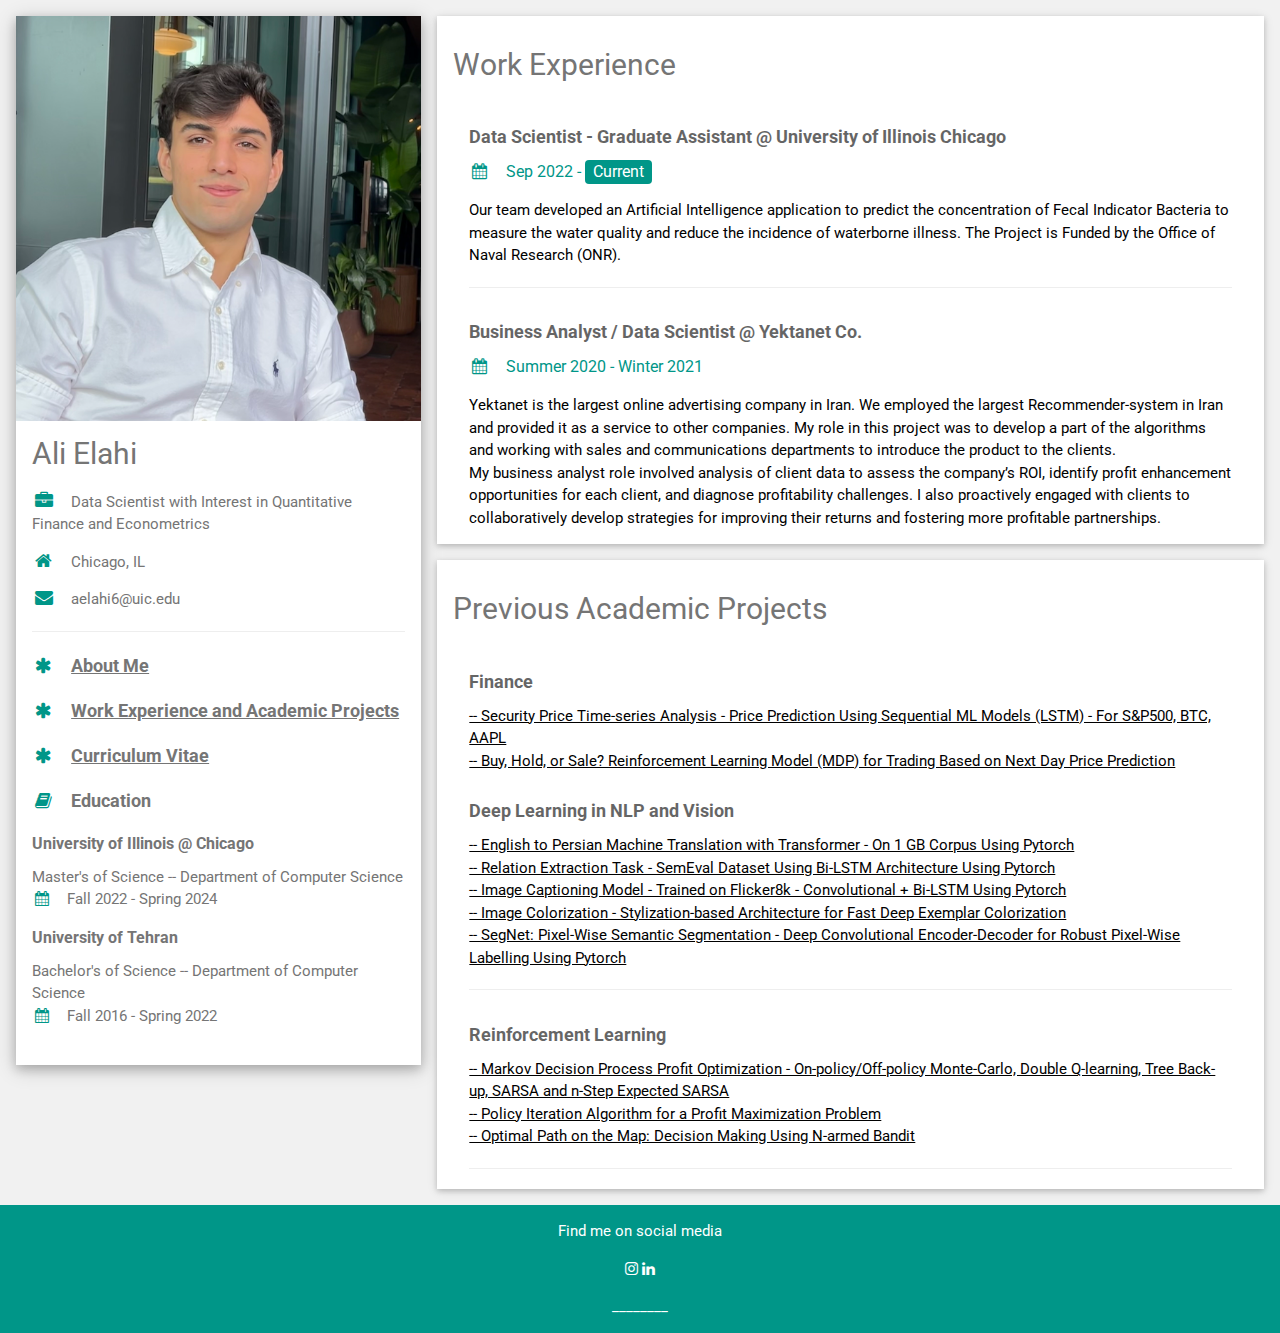
==== exp.html @ 7c00844e "two page" ====
<!DOCTYPE html>
<html>
<head>
<title>Ali Elahi</title>
<meta charset="UTF-8">
<meta name="viewport" content="width=device-width, initial-scale=1">
<link rel="stylesheet" href="https://www.w3schools.com/w3css/4/w3.css">
<link rel='stylesheet' href='https://fonts.googleapis.com/css?family=Roboto'>
<link rel="stylesheet" href="https://cdnjs.cloudflare.com/ajax/libs/font-awesome/4.7.0/css/font-awesome.min.css">
<style>
html,body,h1,h2,h3,h4,h5,h6 {font-family: "Roboto", sans-serif}
</style>
</head>
<body class="w3-light-grey">

<!-- Page Container -->
<div class="w3-content w3-margin-top" style="max-width:1400px;">

  <!-- The Grid -->
  <div class="w3-row-padding">
  
    <!-- Left Column -->
    <div class="w3-third">
    
      <div class="w3-white w3-text-grey w3-card-4">
        <div class="w3-display-container">
          <img src="./pic.png" style="width:100%" alt="Avatar">
<!--           <div class="w3-display-bottomleft w3-container w3-text-black">
            <h2>Jane Doe</h2>
          </div> -->
        </div>
        <div class="w3-container">
          <h2>Ali Elahi</h2>
          <p><i class="fa fa-briefcase fa-fw w3-margin-right w3-large w3-text-teal"></i>Data Scientist with Interest in Quantitative Finance and Econometrics</p>
          <p><i class="fa fa-home fa-fw w3-margin-right w3-large w3-text-teal"></i>Chicago, IL</p>
          <p><i class="fa fa-envelope fa-fw w3-margin-right w3-large w3-text-teal"></i>aelahi6@uic.edu</p>
          <!-- <p><i class="fa fa-phone fa-fw w3-margin-right w3-large w3-text-teal"></i>1224435534</p> -->
          <hr>

          <p class="w3-large"><b><i class="fa fa-asterisk fa-fw w3-margin-right w3-text-teal"></i><a href = "./index.html">About Me</a></b></p>

          <p class="w3-large"><b><i class="fa fa-asterisk fa-fw w3-margin-right w3-text-teal"></i><a href = "./exp.html">Work Experience and Academic Projects</a></b></p>

          <p class="w3-large"><b><i class="fa fa-asterisk fa-fw w3-margin-right w3-text-teal"></i><a href = "./AliElahi.pdf" download = "AliElahiCV">Curriculum Vitae</a></b></p>
          <!-- <p>Adobe Photoshop</p>
          <div class="w3-light-grey w3-round-xlarge w3-small">
            <div class="w3-container w3-center w3-round-xlarge w3-teal" style="width:90%">90%</div>
          </div>
          <p>Photography</p>
          <div class="w3-light-grey w3-round-xlarge w3-small">
            <div class="w3-container w3-center w3-round-xlarge w3-teal" style="width:80%">
              <div class="w3-center w3-text-white">80%</div>
            </div>
          </div>
          <p>Illustrator</p>
          <div class="w3-light-grey w3-round-xlarge w3-small">
            <div class="w3-container w3-center w3-round-xlarge w3-teal" style="width:75%">75%</div>
          </div>
          <p>Media</p>
          <div class="w3-light-grey w3-round-xlarge w3-small">
            <div class="w3-container w3-center w3-round-xlarge w3-teal" style="width:50%">50%</div>
          </div>
          <br> -->

          <p class="w3-large w3-text-theme"><b><i class="fa fa-solid fa-book fa-fw w3-margin-right w3-text-teal"></i>Education</b></p>
          <p>
            <h6><b>University of Illinois @ Chicago</b></h6>
            Master's of Science -- Department of Computer Science 
            <br>
            <i class="w3-text-teal fa fa-calendar fa-fw w3-margin-right"></i>Fall 2022 - Spring 2024</p>
          <p>
            <h6><b>University of Tehran</b></h6>
            Bachelor's of Science -- Department of Computer Science 
            <br>
            <i class="w3-text-teal fa fa-calendar fa-fw w3-margin-right"></i>Fall 2016 - Spring 2022</p>
          
          <br>
        </div>
      </div><br>

    <!-- End Left Column -->
    </div>

    <!-- Right Column -->
    <div class="w3-twothird">
      
      <div class="w3-container w3-card w3-white w3-margin-bottom">
        <h2 class="w3-text-grey w3-padding-16">
          <!-- <i class="fa fa-suitcase fa-fw w3-margin-right w3-xxlarge w3-text-teal"></i> -->
        Work Experience</h2>
        <div class="w3-container">
          <h5 class="w3-opacity"><b>Data Scientist - Graduate Assistant @ University of Illinois Chicago</b></h5>
          <h6 class="w3-text-teal"><i class="fa fa-calendar fa-fw w3-margin-right"></i>Sep 2022 - <span class="w3-tag w3-teal w3-round">Current</span></h6>
          <p>Our team developed an Artificial Intelligence application to predict the concentration of Fecal Indicator Bacteria to measure the water quality and reduce the incidence of waterborne illness. The Project is
          Funded by the Office of Naval Research (ONR). </p>
          <hr>
        </div>
        <div class="w3-container">
          <h5 class="w3-opacity"><b>Business Analyst / Data Scientist @ Yektanet Co.</b></h5>
          <h6 class="w3-text-teal"><i class="fa fa-calendar fa-fw w3-margin-right"></i>Summer 2020 - Winter 2021</h6>
          <p>
            Yektanet is the largest online advertising company in Iran. We employed the largest
            Recommender‐system in Iran and provided it as a service to other companies. My role in this project was to develop a part of the algorithms and working with sales and communications departments to introduce the product to the clients.
            <br>
            My business analyst role involved analysis of client data to assess the company’s ROI, identify profit enhancement opportunities for each client, and diagnose profitability challenges. I
            also proactively engaged with clients to collaboratively develop strategies for improving their returns and
            fostering more profitable partnerships.

          </p>
        </div>
      </div>

      <div class="w3-container w3-card w3-white">
        <h2 class="w3-text-grey w3-padding-16">
          <!-- <i class="fa fa-certificate fa-fw w3-margin-right w3-xxlarge w3-text-teal"></i> -->
        Previous Academic Projects</h2>
        <div class="w3-container">
          <h5 class="w3-opacity"><b>Finance</b></h5>
          <a href="https://github.com/aliielahi/Stock-price-analysis"><p style = "margin-top: 0; margin-bottom: 0;">-- Security Price Time-series Analysis - Price Prediction Using Sequential ML Models (LSTM) - For S&P500, BTC, AAPL</p></a>
          <a href="https://github.com/aliielahi/Stock-price-analysis"><p style = "margin-top: 0; margin-bottom: 10;">-- Buy, Hold, or Sale? Reinforcement Learning Model (MDP) for Trading Based on Next Day Price Prediction</p></a>
        </div>
        <div class="w3-container">
          <h5 class="w3-opacity"><b>Deep Learning in NLP and Vision</b></h5>
          
          <a href="https://github.com/ae1999/English-to-persian-machine-translation-with-transformers"><p style = "margin-top: 0; margin-bottom: 0;">-- English to Persian Machine Translation with Transformer - On 1 GB Corpus Using Pytorch</p></a>
          <a href="https://github.com/ae1999/Relation-Extraction-SemEval2010"><p style = "margin-top: 0; margin-bottom: 0;">-- Relation Extraction Task - SemEval Dataset Using Bi-LSTM Architecture Using Pytorch</p></a>
          <a href="https://github.com/ae1999/Image-Captioning-Flicker8k"><p style = "margin-top: 0; margin-bottom: 0;">-- Image Captioning Model - Trained on Flicker8k - Convolutional + Bi-LSTM Using Pytorch</p></a>
          <a href="https://github.com/ae1999/Stylization-Based-Colorization-with-Deep-Learning"><p style = "margin-top: 0; margin-bottom: 0;">-- Image Colorization - Stylization-based Architecture for Fast Deep Exemplar Colorization</p></a>
          <a href="https://github.com/ae1999/SegNetBase"><p style = "margin-top: 0; margin-bottom: 0;">-- SegNet: Pixel-Wise Semantic Segmentation - Deep Convolutional Encoder-Decoder for Robust Pixel-Wise Labelling Using Pytorch</p></a>
          <hr>
        </div>
        <div class="w3-container">
          <h5 class="w3-opacity"><b>Reinforcement Learning</b></h5>
          <a href="https://github.com/ae1999/MDP-algorithms-implemented-for-a-game"><p style = "margin-top: 0; margin-bottom: 0;">-- Markov Decision Process Profit Optimization - On-policy/Off-policy Monte-Carlo, Double Q-learning, Tree Back-up, SARSA and n-Step Expected SARSA</p></a>
          <a href="https://github.com/ae1999/Policy-iterarion-algorithm-on-profit-maximization"><p style = "margin-top: 0; margin-bottom: 0;">-- Policy Iteration Algorithm for a Profit Maximization Problem</p></a>
          <a href="https://github.com/ae1999/three-problems-in-n-armed-bandit"><p style = "margin-top: 0; margin-bottom: 0;">-- Optimal Path on the Map: Decision Making Using N-armed Bandit</p></a>
          <hr>
        </div>
        
      </div>

    <!-- End Right Column -->
    </div>
    
  <!-- End Grid -->
  </div>
  
  <!-- End Page Container -->
</div>

<footer class="w3-container w3-teal w3-center w3-margin-top">
  <p>Find me on social media</p>
  <a href="https://www.instagram.com/allie.elahi/" target="_blank"><i class="fa fa-instagram w3-hover-opacity"></i></a>
  <a href="https://www.linkedin.com/in/alielahi99/" target="_blank"><i class="fa fa-linkedin w3-hover-opacity"></i></a>
  <p>________ <a href="https://www.w3schools.com/w3css/default.asp" target="_blank"></a></p>
</footer>

</body>
</html>
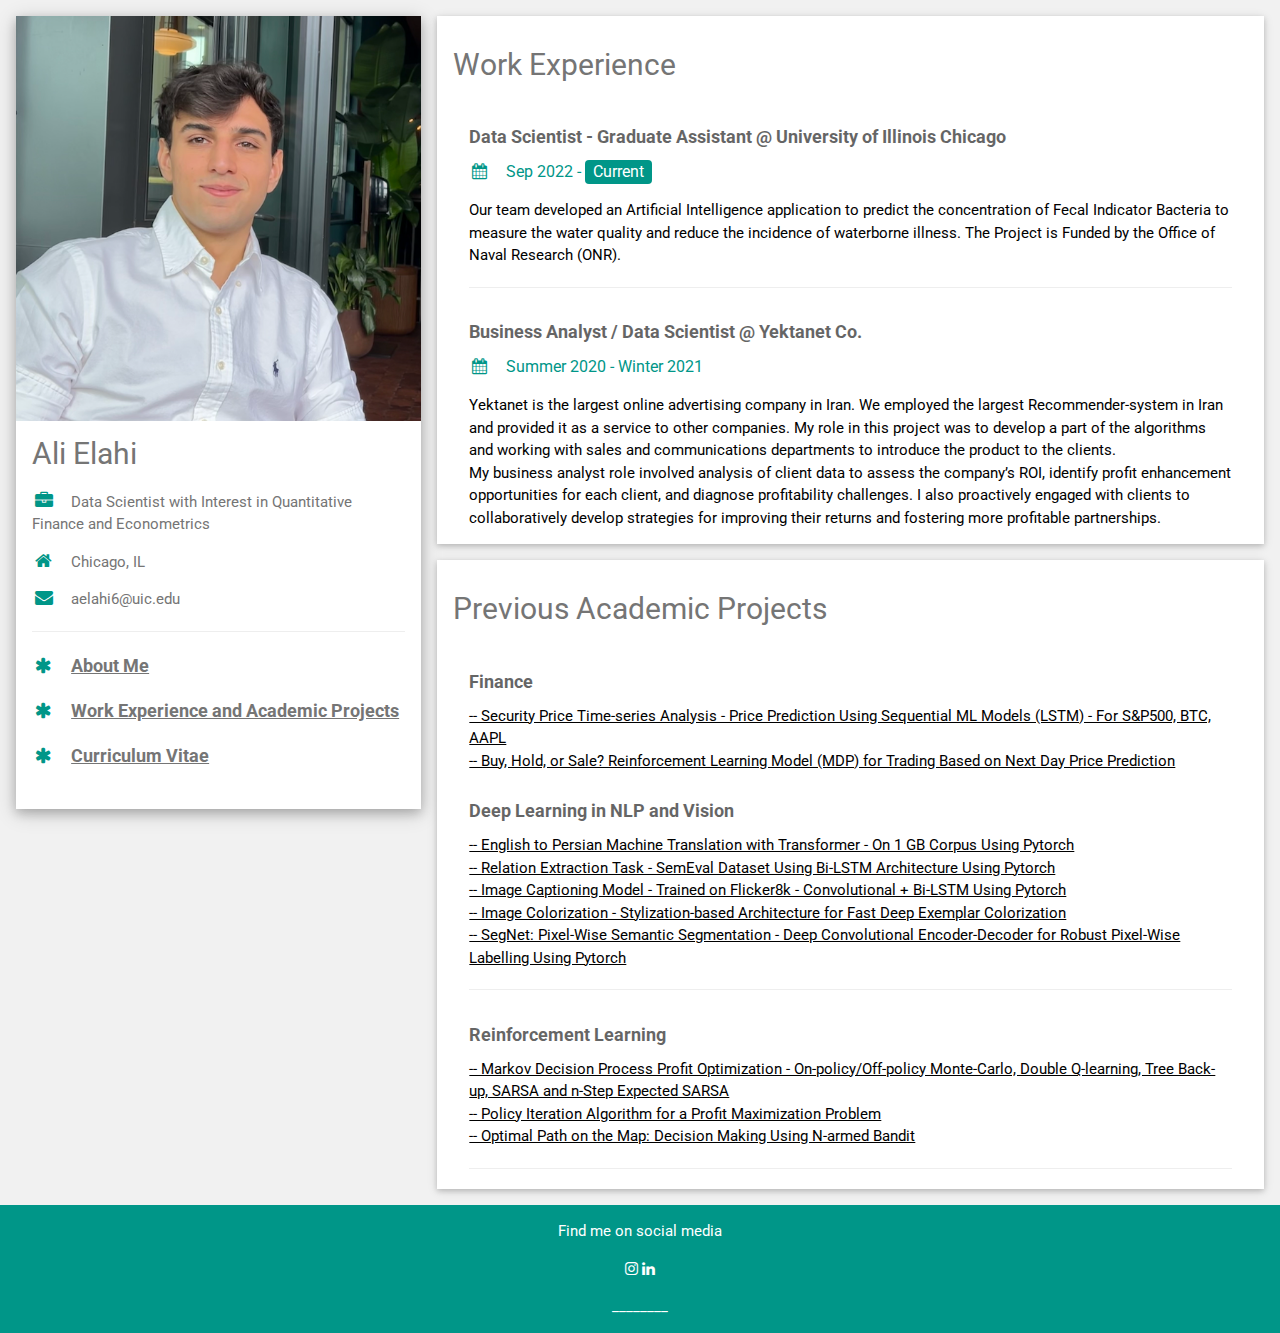
==== commit f916b1a9: "two page" ====
--- a/exp.html
+++ b/exp.html
@@ -42,37 +42,7 @@
           <p class="w3-large"><b><i class="fa fa-asterisk fa-fw w3-margin-right w3-text-teal"></i><a href = "./exp.html">Work Experience and Academic Projects</a></b></p>
 
           <p class="w3-large"><b><i class="fa fa-asterisk fa-fw w3-margin-right w3-text-teal"></i><a href = "./AliElahi.pdf" download = "AliElahiCV">Curriculum Vitae</a></b></p>
-          <!-- <p>Adobe Photoshop</p>
-          <div class="w3-light-grey w3-round-xlarge w3-small">
-            <div class="w3-container w3-center w3-round-xlarge w3-teal" style="width:90%">90%</div>
-          </div>
-          <p>Photography</p>
-          <div class="w3-light-grey w3-round-xlarge w3-small">
-            <div class="w3-container w3-center w3-round-xlarge w3-teal" style="width:80%">
-              <div class="w3-center w3-text-white">80%</div>
-            </div>
-          </div>
-          <p>Illustrator</p>
-          <div class="w3-light-grey w3-round-xlarge w3-small">
-            <div class="w3-container w3-center w3-round-xlarge w3-teal" style="width:75%">75%</div>
-          </div>
-          <p>Media</p>
-          <div class="w3-light-grey w3-round-xlarge w3-small">
-            <div class="w3-container w3-center w3-round-xlarge w3-teal" style="width:50%">50%</div>
-          </div>
-          <br> -->
-
-          <p class="w3-large w3-text-theme"><b><i class="fa fa-solid fa-book fa-fw w3-margin-right w3-text-teal"></i>Education</b></p>
-          <p>
-            <h6><b>University of Illinois @ Chicago</b></h6>
-            Master's of Science -- Department of Computer Science 
-            <br>
-            <i class="w3-text-teal fa fa-calendar fa-fw w3-margin-right"></i>Fall 2022 - Spring 2024</p>
-          <p>
-            <h6><b>University of Tehran</b></h6>
-            Bachelor's of Science -- Department of Computer Science 
-            <br>
-            <i class="w3-text-teal fa fa-calendar fa-fw w3-margin-right"></i>Fall 2016 - Spring 2022</p>
+          
           
           <br>
         </div>
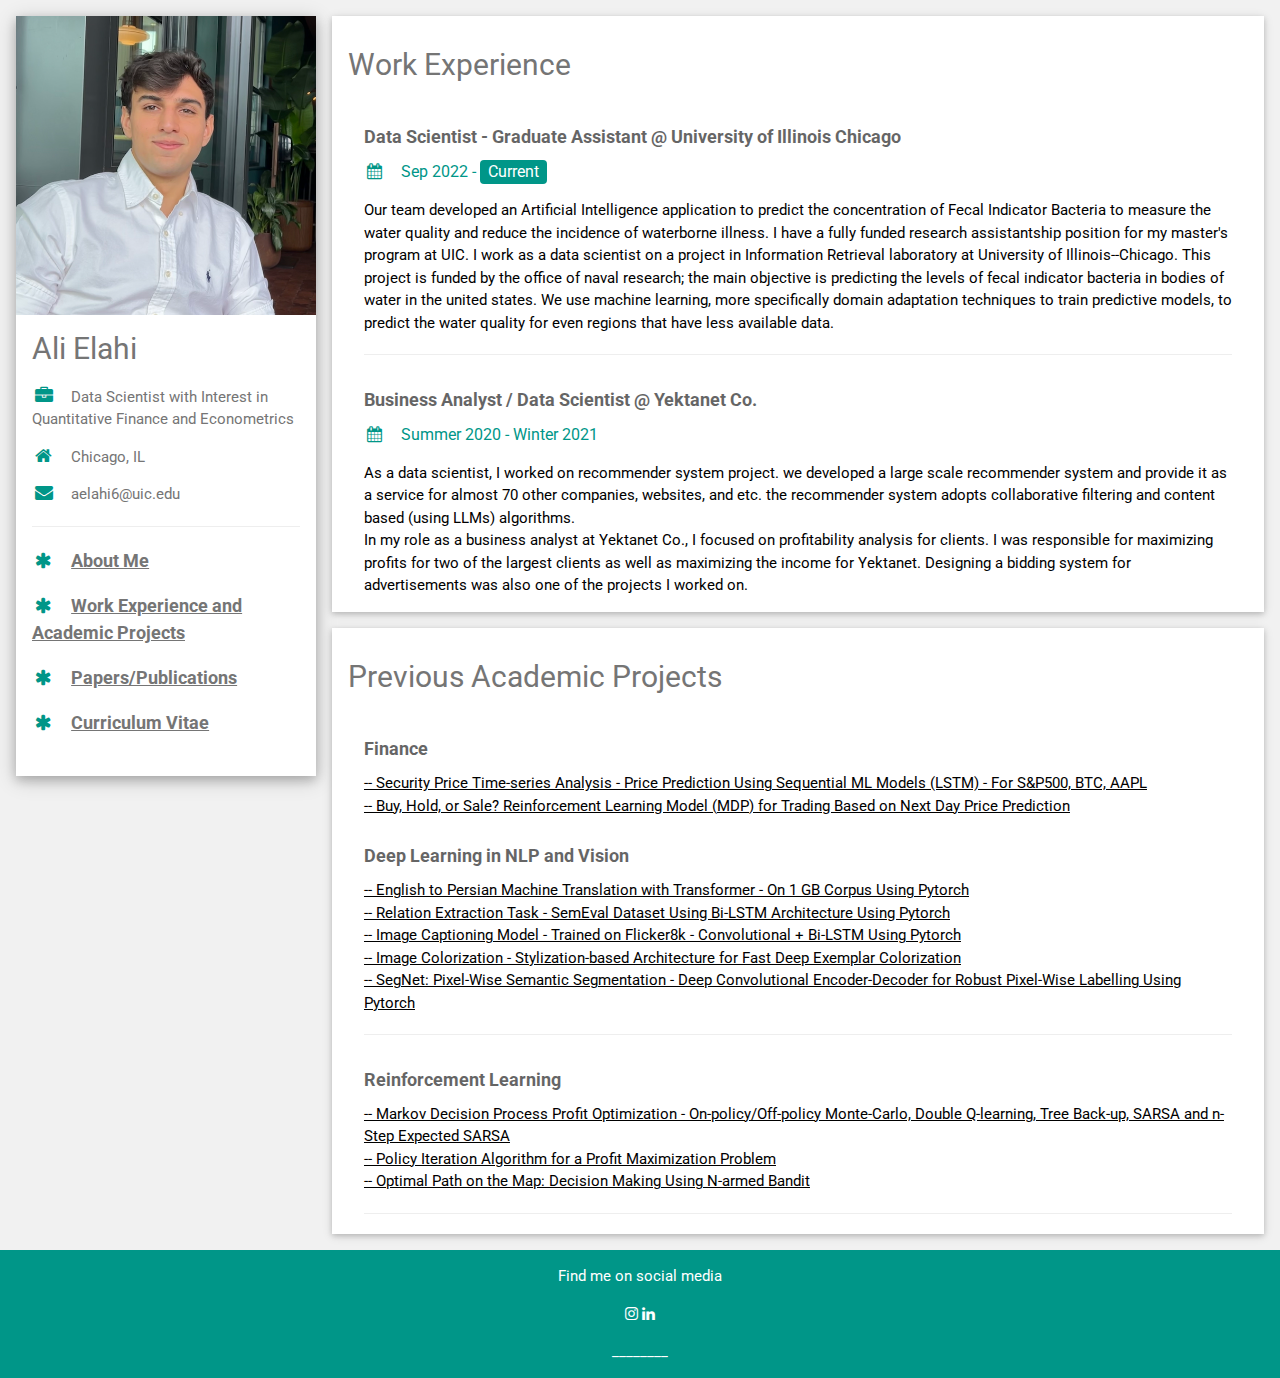
==== commit aab25be6: "papers added" ====
--- a/exp.html
+++ b/exp.html
@@ -20,7 +20,7 @@
   <div class="w3-row-padding">
   
     <!-- Left Column -->
-    <div class="w3-third">
+    <div class="w3-quarter">
     
       <div class="w3-white w3-text-grey w3-card-4">
         <div class="w3-display-container">
@@ -41,6 +41,8 @@
 
           <p class="w3-large"><b><i class="fa fa-asterisk fa-fw w3-margin-right w3-text-teal"></i><a href = "./exp.html">Work Experience and Academic Projects</a></b></p>
 
+          <p class="w3-large"><b><i class="fa fa-asterisk fa-fw w3-margin-right w3-text-teal"></i><a href = "./publications.html" download = "AliElahiCV">Papers/Publications</a></b></p>
+          
           <p class="w3-large"><b><i class="fa fa-asterisk fa-fw w3-margin-right w3-text-teal"></i><a href = "./AliElahi.pdf" download = "AliElahiCV">Curriculum Vitae</a></b></p>
           
           
@@ -52,7 +54,7 @@
     </div>
 
     <!-- Right Column -->
-    <div class="w3-twothird">
+    <div class="w3-threequarter">
       
       <div class="w3-container w3-card w3-white w3-margin-bottom">
         <h2 class="w3-text-grey w3-padding-16">
@@ -61,20 +63,16 @@
         <div class="w3-container">
           <h5 class="w3-opacity"><b>Data Scientist - Graduate Assistant @ University of Illinois Chicago</b></h5>
           <h6 class="w3-text-teal"><i class="fa fa-calendar fa-fw w3-margin-right"></i>Sep 2022 - <span class="w3-tag w3-teal w3-round">Current</span></h6>
-          <p>Our team developed an Artificial Intelligence application to predict the concentration of Fecal Indicator Bacteria to measure the water quality and reduce the incidence of waterborne illness. The Project is
-          Funded by the Office of Naval Research (ONR). </p>
+          <p>Our team developed an Artificial Intelligence application to predict the concentration of Fecal Indicator Bacteria to measure the water quality and reduce the incidence of waterborne illness. I have a fully funded research assistantship position for my master's program at UIC. I work as a data scientist on a project in Information Retrieval laboratory at University of Illinois--Chicago. This project is funded by the office of naval research; the main objective is predicting the levels of fecal indicator bacteria in bodies of water in the united states. We use machine learning, more specifically domain adaptation techniques to train predictive models, to predict the water quality for even regions that have less available data.</p>
           <hr>
         </div>
         <div class="w3-container">
           <h5 class="w3-opacity"><b>Business Analyst / Data Scientist @ Yektanet Co.</b></h5>
           <h6 class="w3-text-teal"><i class="fa fa-calendar fa-fw w3-margin-right"></i>Summer 2020 - Winter 2021</h6>
           <p>
-            Yektanet is the largest online advertising company in Iran. We employed the largest
-            Recommender‐system in Iran and provided it as a service to other companies. My role in this project was to develop a part of the algorithms and working with sales and communications departments to introduce the product to the clients.
+            As a data scientist, I worked on recommender system project. we developed a large scale recommender system and provide it as a service for almost 70 other companies, websites, and etc. the recommender system adopts collaborative filtering and content based (using LLMs) algorithms.
             <br>
-            My business analyst role involved analysis of client data to assess the company’s ROI, identify profit enhancement opportunities for each client, and diagnose profitability challenges. I
-            also proactively engaged with clients to collaboratively develop strategies for improving their returns and
-            fostering more profitable partnerships.
+            In my role as a business analyst at Yektanet Co., I focused on profitability analysis for clients. I was responsible for maximizing profits for two of the largest clients as well as maximizing the income for Yektanet. Designing a bidding system for advertisements was also one of the projects I worked on.
 
           </p>
         </div>
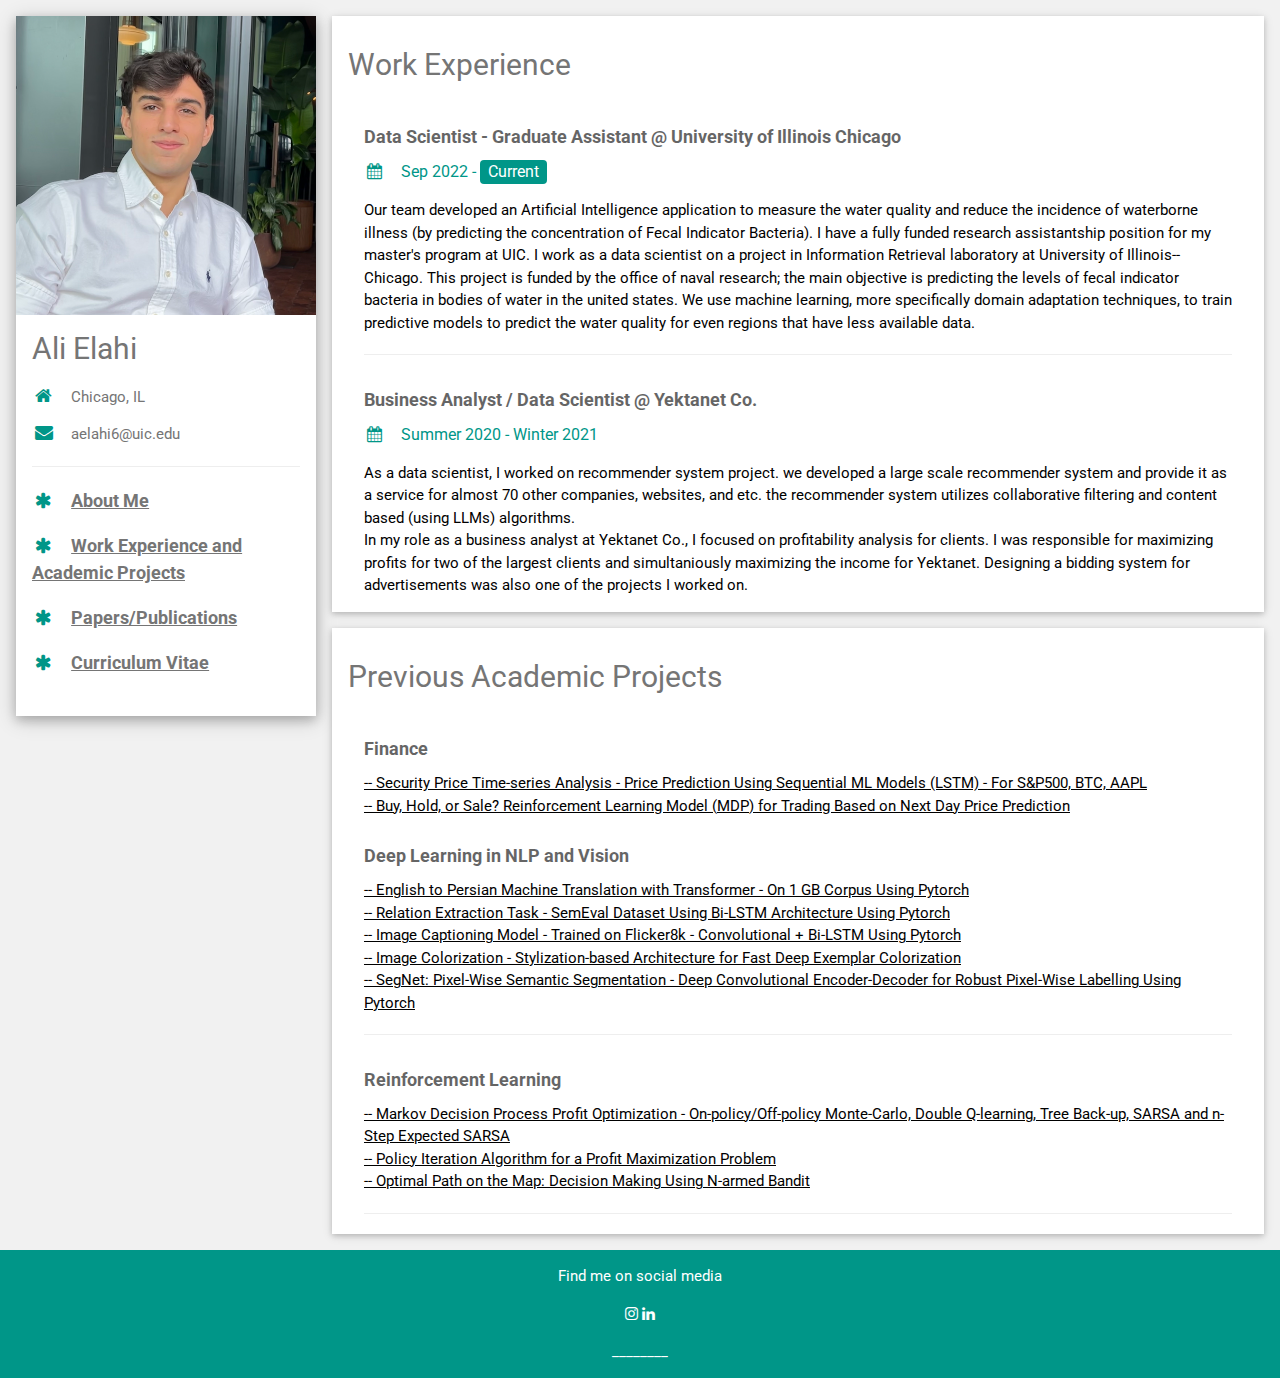
==== commit 866dec68: "a" ====
--- a/exp.html
+++ b/exp.html
@@ -31,7 +31,7 @@
         </div>
         <div class="w3-container">
           <h2>Ali Elahi</h2>
-          <p><i class="fa fa-briefcase fa-fw w3-margin-right w3-large w3-text-teal"></i>Data Scientist with Interest in Quantitative Finance and Econometrics</p>
+          <!-- <p><i class="fa fa-briefcase fa-fw w3-margin-right w3-large w3-text-teal"></i>Data Scientist with Interest in Quantitative Finance and Econometrics</p> -->
           <p><i class="fa fa-home fa-fw w3-margin-right w3-large w3-text-teal"></i>Chicago, IL</p>
           <p><i class="fa fa-envelope fa-fw w3-margin-right w3-large w3-text-teal"></i>aelahi6@uic.edu</p>
           <!-- <p><i class="fa fa-phone fa-fw w3-margin-right w3-large w3-text-teal"></i>1224435534</p> -->
@@ -41,7 +41,7 @@
 
           <p class="w3-large"><b><i class="fa fa-asterisk fa-fw w3-margin-right w3-text-teal"></i><a href = "./exp.html">Work Experience and Academic Projects</a></b></p>
 
-          <p class="w3-large"><b><i class="fa fa-asterisk fa-fw w3-margin-right w3-text-teal"></i><a href = "./publications.html" download = "AliElahiCV">Papers/Publications</a></b></p>
+          <p class="w3-large"><b><i class="fa fa-asterisk fa-fw w3-margin-right w3-text-teal"></i><a href = "./publications.html">Papers/Publications</a></b></p>
           
           <p class="w3-large"><b><i class="fa fa-asterisk fa-fw w3-margin-right w3-text-teal"></i><a href = "./AliElahi.pdf" download = "AliElahiCV">Curriculum Vitae</a></b></p>
           
@@ -63,16 +63,16 @@
         <div class="w3-container">
           <h5 class="w3-opacity"><b>Data Scientist - Graduate Assistant @ University of Illinois Chicago</b></h5>
           <h6 class="w3-text-teal"><i class="fa fa-calendar fa-fw w3-margin-right"></i>Sep 2022 - <span class="w3-tag w3-teal w3-round">Current</span></h6>
-          <p>Our team developed an Artificial Intelligence application to predict the concentration of Fecal Indicator Bacteria to measure the water quality and reduce the incidence of waterborne illness. I have a fully funded research assistantship position for my master's program at UIC. I work as a data scientist on a project in Information Retrieval laboratory at University of Illinois--Chicago. This project is funded by the office of naval research; the main objective is predicting the levels of fecal indicator bacteria in bodies of water in the united states. We use machine learning, more specifically domain adaptation techniques to train predictive models, to predict the water quality for even regions that have less available data.</p>
+          <p>Our team developed an Artificial Intelligence application to measure the water quality and reduce the incidence of waterborne illness (by predicting the concentration of Fecal Indicator Bacteria). I have a fully funded research assistantship position for my master's program at UIC. I work as a data scientist on a project in Information Retrieval laboratory at University of Illinois--Chicago. This project is funded by the office of naval research; the main objective is predicting the levels of fecal indicator bacteria in bodies of water in the united states. We use machine learning, more specifically domain adaptation techniques, to train predictive models to predict the water quality for even regions that have less available data.</p>
           <hr>
         </div>
         <div class="w3-container">
           <h5 class="w3-opacity"><b>Business Analyst / Data Scientist @ Yektanet Co.</b></h5>
           <h6 class="w3-text-teal"><i class="fa fa-calendar fa-fw w3-margin-right"></i>Summer 2020 - Winter 2021</h6>
           <p>
-            As a data scientist, I worked on recommender system project. we developed a large scale recommender system and provide it as a service for almost 70 other companies, websites, and etc. the recommender system adopts collaborative filtering and content based (using LLMs) algorithms.
+            As a data scientist, I worked on recommender system project. we developed a large scale recommender system and provide it as a service for almost 70 other companies, websites, and etc. the recommender system utilizes collaborative filtering and content based (using LLMs) algorithms.
             <br>
-            In my role as a business analyst at Yektanet Co., I focused on profitability analysis for clients. I was responsible for maximizing profits for two of the largest clients as well as maximizing the income for Yektanet. Designing a bidding system for advertisements was also one of the projects I worked on.
+            In my role as a business analyst at Yektanet Co., I focused on profitability analysis for clients. I was responsible for maximizing profits for two of the largest clients and simultaniously maximizing the income for Yektanet. Designing a bidding system for advertisements was also one of the projects I worked on.
 
           </p>
         </div>
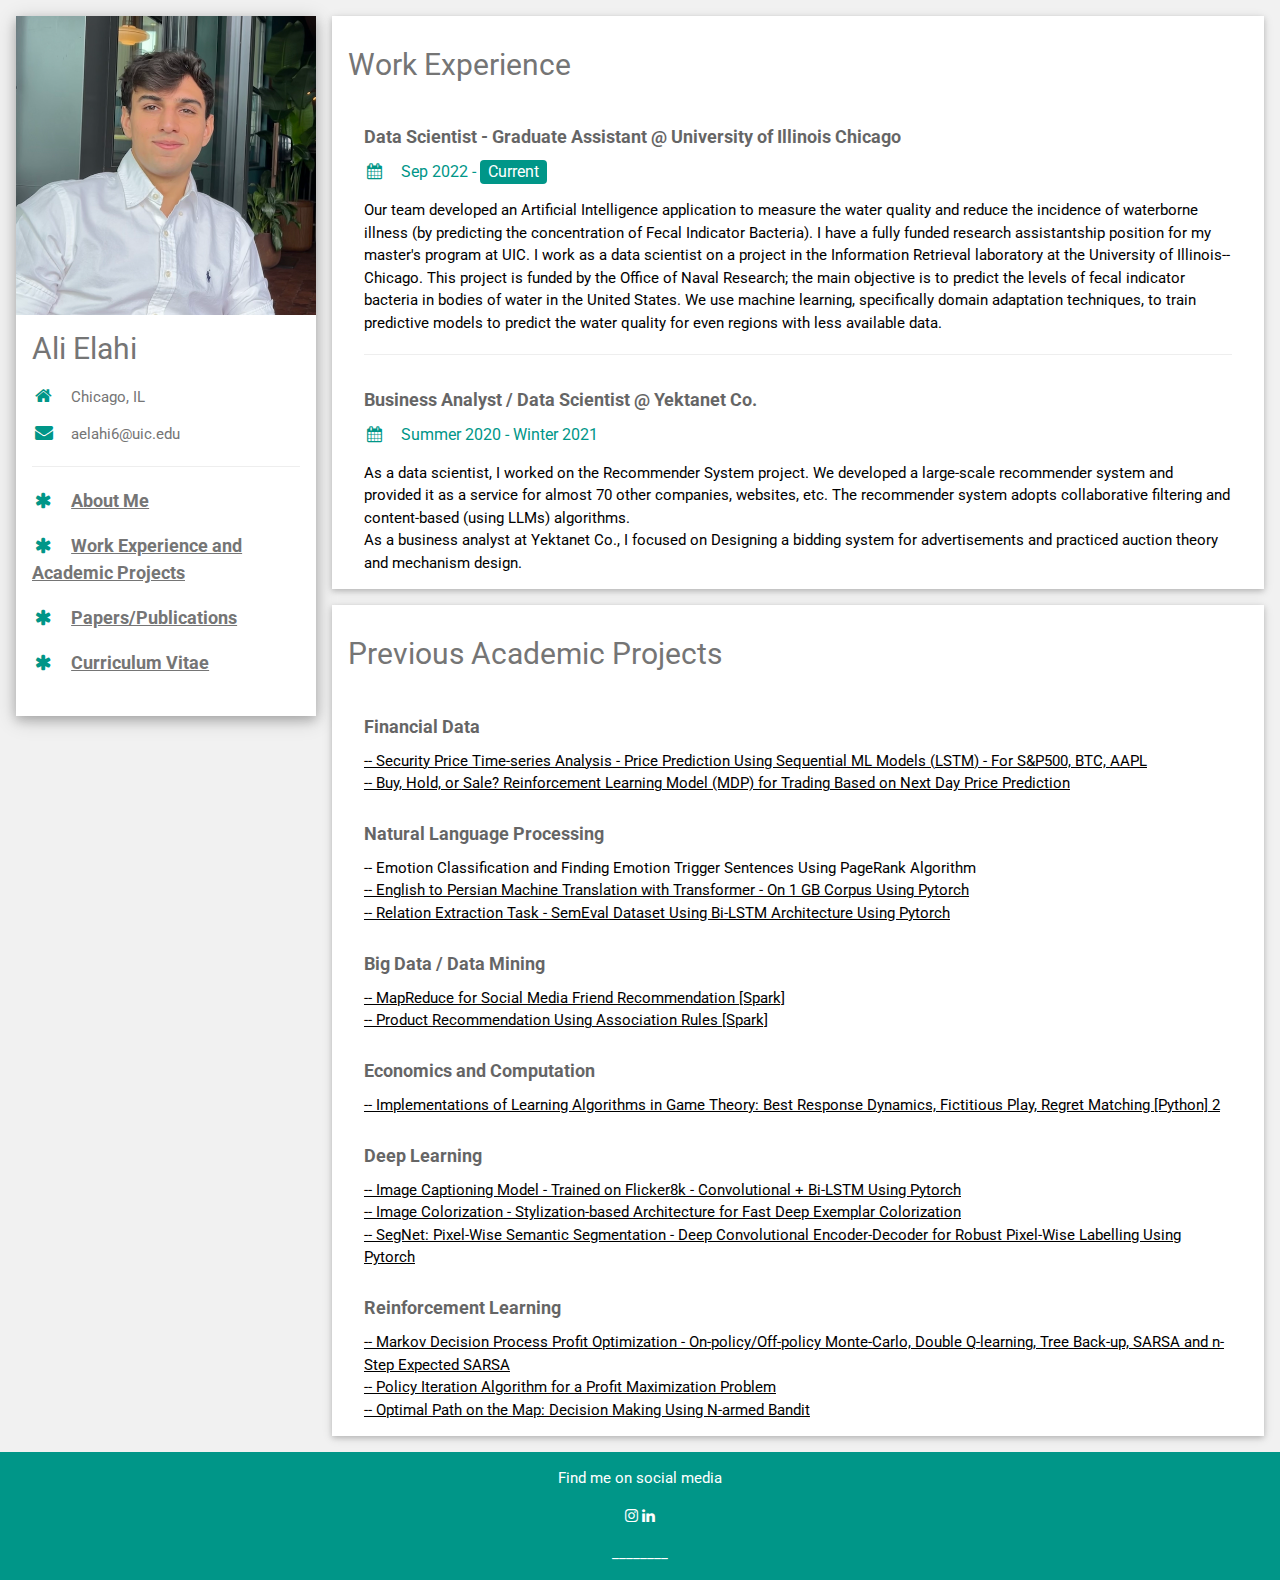
==== commit c79b0fbd: "aaa" ====
--- a/exp.html
+++ b/exp.html
@@ -63,17 +63,16 @@
         <div class="w3-container">
           <h5 class="w3-opacity"><b>Data Scientist - Graduate Assistant @ University of Illinois Chicago</b></h5>
           <h6 class="w3-text-teal"><i class="fa fa-calendar fa-fw w3-margin-right"></i>Sep 2022 - <span class="w3-tag w3-teal w3-round">Current</span></h6>
-          <p>Our team developed an Artificial Intelligence application to measure the water quality and reduce the incidence of waterborne illness (by predicting the concentration of Fecal Indicator Bacteria). I have a fully funded research assistantship position for my master's program at UIC. I work as a data scientist on a project in Information Retrieval laboratory at University of Illinois--Chicago. This project is funded by the office of naval research; the main objective is predicting the levels of fecal indicator bacteria in bodies of water in the united states. We use machine learning, more specifically domain adaptation techniques, to train predictive models to predict the water quality for even regions that have less available data.</p>
+          <p>Our team developed an Artificial Intelligence application to measure the water quality and reduce the incidence of waterborne illness (by predicting the concentration of Fecal Indicator Bacteria). I have a fully funded research assistantship position for my master's program at UIC. I work as a data scientist on a project in the Information Retrieval laboratory at the University of Illinois--Chicago. This project is funded by the Office of Naval Research; the main objective is to predict the levels of fecal indicator bacteria in bodies of water in the United States. We use machine learning, specifically domain adaptation techniques, to train predictive models to predict the water quality for even regions with less available data.</p>
           <hr>
         </div>
         <div class="w3-container">
           <h5 class="w3-opacity"><b>Business Analyst / Data Scientist @ Yektanet Co.</b></h5>
           <h6 class="w3-text-teal"><i class="fa fa-calendar fa-fw w3-margin-right"></i>Summer 2020 - Winter 2021</h6>
           <p>
-            As a data scientist, I worked on recommender system project. we developed a large scale recommender system and provide it as a service for almost 70 other companies, websites, and etc. the recommender system utilizes collaborative filtering and content based (using LLMs) algorithms.
+            As a data scientist, I worked on the Recommender System project. We developed a large-scale recommender system and provided it as a service for almost 70 other companies, websites, etc. The recommender system adopts collaborative filtering and content-based (using LLMs) algorithms.
             <br>
-            In my role as a business analyst at Yektanet Co., I focused on profitability analysis for clients. I was responsible for maximizing profits for two of the largest clients and simultaniously maximizing the income for Yektanet. Designing a bidding system for advertisements was also one of the projects I worked on.
-
+            As a business analyst at Yektanet Co., I focused on Designing a bidding system for advertisements and practiced auction theory and mechanism design.
           </p>
         </div>
       </div>
@@ -83,26 +82,44 @@
           <!-- <i class="fa fa-certificate fa-fw w3-margin-right w3-xxlarge w3-text-teal"></i> -->
         Previous Academic Projects</h2>
         <div class="w3-container">
-          <h5 class="w3-opacity"><b>Finance</b></h5>
+          <h5 class="w3-opacity"><b>Financial Data</b></h5>
           <a href="https://github.com/aliielahi/Stock-price-analysis"><p style = "margin-top: 0; margin-bottom: 0;">-- Security Price Time-series Analysis - Price Prediction Using Sequential ML Models (LSTM) - For S&P500, BTC, AAPL</p></a>
           <a href="https://github.com/aliielahi/Stock-price-analysis"><p style = "margin-top: 0; margin-bottom: 10;">-- Buy, Hold, or Sale? Reinforcement Learning Model (MDP) for Trading Based on Next Day Price Prediction</p></a>
         </div>
         <div class="w3-container">
-          <h5 class="w3-opacity"><b>Deep Learning in NLP and Vision</b></h5>
+          <h5 class="w3-opacity"><b>Natural Language Processing</b></h5>
           
+          <p style = "margin-top: 0; margin-bottom: 0;">-- Emotion Classification and Finding Emotion Trigger Sentences Using PageRank Algorithm</p>
           <a href="https://github.com/ae1999/English-to-persian-machine-translation-with-transformers"><p style = "margin-top: 0; margin-bottom: 0;">-- English to Persian Machine Translation with Transformer - On 1 GB Corpus Using Pytorch</p></a>
-          <a href="https://github.com/ae1999/Relation-Extraction-SemEval2010"><p style = "margin-top: 0; margin-bottom: 0;">-- Relation Extraction Task - SemEval Dataset Using Bi-LSTM Architecture Using Pytorch</p></a>
+
+          <a href="https://github.com/ae1999/Relation-Extraction-SemEval2010"><p style = "margin-top: 0; margin-bottom: 10;">-- Relation Extraction Task - SemEval Dataset Using Bi-LSTM Architecture Using Pytorch</p></a>
+
+        </div>
+        <div class="w3-container">
+          <h5 class="w3-opacity"><b>Big Data / Data Mining</b></h5>
+          
+          <a href="https://github.com/aliielahi/MapReduce-for-Social-Media-friend-recommendation"><p style = "margin-top: 0; margin-bottom: 0;">-- MapReduce for Social Media Friend Recommendation [Spark]</p></a>
+
+          <a href="https://github.com/aliielahi/Association-Rules"><p style = "margin-top: 0; margin-bottom: 10;">-- Product Recommendation Using Association Rules [Spark]</p></a>
+
+        </div>
+        <div class="w3-container">
+          <h5 class="w3-opacity"><b>Economics and Computation</b></h5>
+          
+          <a href="https://github.com/aliielahi/GameTheory-learning-Algorithms"><p style = "margin-top: 0; margin-bottom: 10;">-- Implementations of Learning Algorithms in Game Theory: Best Response Dynamics, Fictitious Play, Regret Matching [Python] 2</p></a>
+
+        </div>
+        <div class="w3-container">
+          <h5 class="w3-opacity"><b>Deep Learning</b></h5>
           <a href="https://github.com/ae1999/Image-Captioning-Flicker8k"><p style = "margin-top: 0; margin-bottom: 0;">-- Image Captioning Model - Trained on Flicker8k - Convolutional + Bi-LSTM Using Pytorch</p></a>
           <a href="https://github.com/ae1999/Stylization-Based-Colorization-with-Deep-Learning"><p style = "margin-top: 0; margin-bottom: 0;">-- Image Colorization - Stylization-based Architecture for Fast Deep Exemplar Colorization</p></a>
-          <a href="https://github.com/ae1999/SegNetBase"><p style = "margin-top: 0; margin-bottom: 0;">-- SegNet: Pixel-Wise Semantic Segmentation - Deep Convolutional Encoder-Decoder for Robust Pixel-Wise Labelling Using Pytorch</p></a>
-          <hr>
+          <a href="https://github.com/ae1999/SegNetBase"><p style = "margin-top: 0; margin-bottom: 10;">-- SegNet: Pixel-Wise Semantic Segmentation - Deep Convolutional Encoder-Decoder for Robust Pixel-Wise Labelling Using Pytorch</p></a>
         </div>
         <div class="w3-container">
           <h5 class="w3-opacity"><b>Reinforcement Learning</b></h5>
           <a href="https://github.com/ae1999/MDP-algorithms-implemented-for-a-game"><p style = "margin-top: 0; margin-bottom: 0;">-- Markov Decision Process Profit Optimization - On-policy/Off-policy Monte-Carlo, Double Q-learning, Tree Back-up, SARSA and n-Step Expected SARSA</p></a>
           <a href="https://github.com/ae1999/Policy-iterarion-algorithm-on-profit-maximization"><p style = "margin-top: 0; margin-bottom: 0;">-- Policy Iteration Algorithm for a Profit Maximization Problem</p></a>
-          <a href="https://github.com/ae1999/three-problems-in-n-armed-bandit"><p style = "margin-top: 0; margin-bottom: 0;">-- Optimal Path on the Map: Decision Making Using N-armed Bandit</p></a>
-          <hr>
+          <a href="https://github.com/ae1999/three-problems-in-n-armed-bandit"><p style = "margin-top: 0; margin-bottom: 10;">-- Optimal Path on the Map: Decision Making Using N-armed Bandit</p></a>
         </div>
         
       </div>
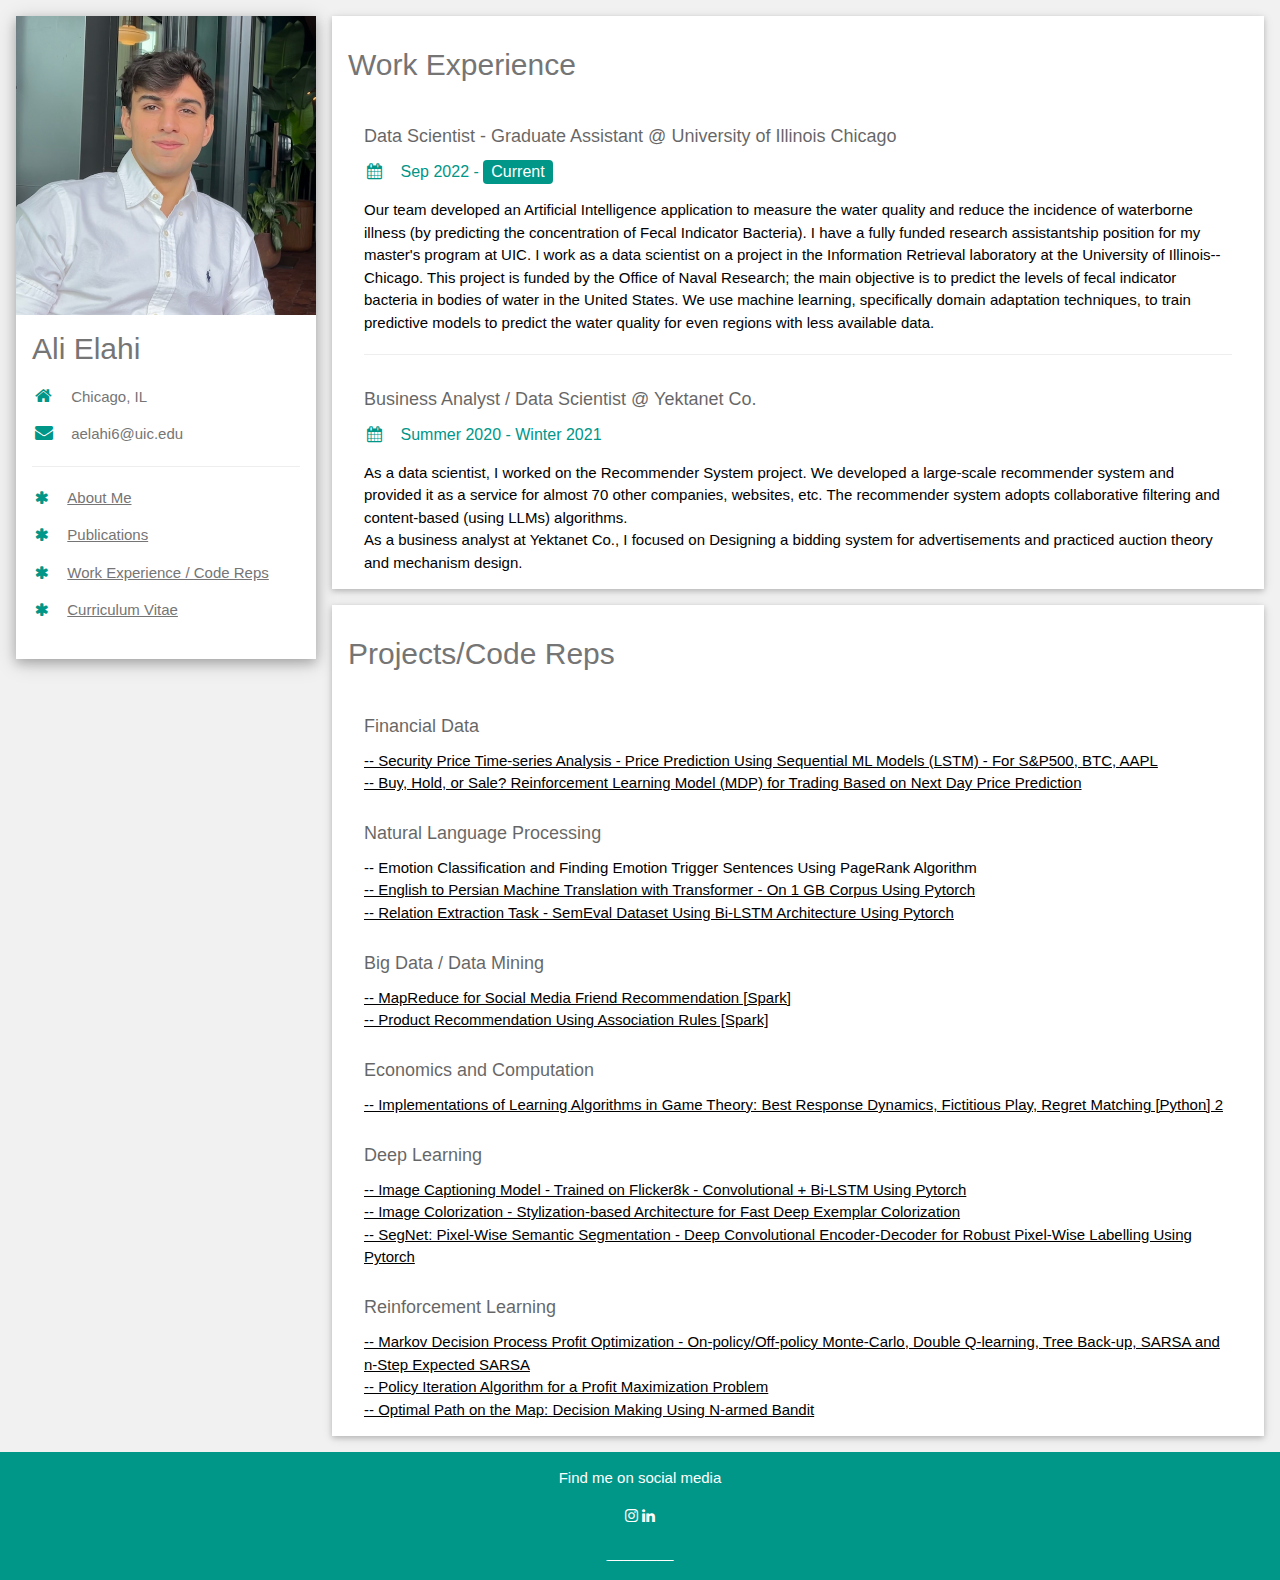
==== commit 0f204e05: "publications updated" ====
--- a/exp.html
+++ b/exp.html
@@ -8,7 +8,7 @@
 <link rel='stylesheet' href='https://fonts.googleapis.com/css?family=Roboto'>
 <link rel="stylesheet" href="https://cdnjs.cloudflare.com/ajax/libs/font-awesome/4.7.0/css/font-awesome.min.css">
 <style>
-html,body,h1,h2,h3,h4,h5,h6 {font-family: "Roboto", sans-serif}
+html,body,h1,h2,h3,h4,h5,h6 {font-family: "Verdana", sans-serif}
 </style>
 </head>
 <body class="w3-light-grey">
@@ -37,13 +37,13 @@
           <!-- <p><i class="fa fa-phone fa-fw w3-margin-right w3-large w3-text-teal"></i>1224435534</p> -->
           <hr>
 
-          <p class="w3-large"><b><i class="fa fa-asterisk fa-fw w3-margin-right w3-text-teal"></i><a href = "./index.html">About Me</a></b></p>
+          <p class=""><i class="fa fa-asterisk fa-fw w3-margin-right w3-text-teal"></i><a href = "./index.html">About Me</a></p>
 
-          <p class="w3-large"><b><i class="fa fa-asterisk fa-fw w3-margin-right w3-text-teal"></i><a href = "./exp.html">Work Experience and Academic Projects</a></b></p>
+          <p class=""><i class="fa fa-asterisk fa-fw w3-margin-right w3-text-teal"></i><a href = "./publications.html">Publications</a></p>
 
-          <p class="w3-large"><b><i class="fa fa-asterisk fa-fw w3-margin-right w3-text-teal"></i><a href = "./publications.html">Papers/Publications</a></b></p>
+          <p class=""><i class="fa fa-asterisk fa-fw w3-margin-right w3-text-teal"></i><a href = "./exp.html">Work Experience / Code Reps</a></p>          
           
-          <p class="w3-large"><b><i class="fa fa-asterisk fa-fw w3-margin-right w3-text-teal"></i><a href = "./AliElahi.pdf" download = "AliElahiCV">Curriculum Vitae</a></b></p>
+          <p class=""><i class="fa fa-asterisk fa-fw w3-margin-right w3-text-teal"></i><a href = "./AliElahi.pdf" download = "AliElahiCV">Curriculum Vitae</a></p>
           
           
           <br>
@@ -61,13 +61,13 @@
           <!-- <i class="fa fa-suitcase fa-fw w3-margin-right w3-xxlarge w3-text-teal"></i> -->
         Work Experience</h2>
         <div class="w3-container">
-          <h5 class="w3-opacity"><b>Data Scientist - Graduate Assistant @ University of Illinois Chicago</b></h5>
+          <h5 class="w3-opacity">Data Scientist - Graduate Assistant @ University of Illinois Chicago</h5>
           <h6 class="w3-text-teal"><i class="fa fa-calendar fa-fw w3-margin-right"></i>Sep 2022 - <span class="w3-tag w3-teal w3-round">Current</span></h6>
           <p>Our team developed an Artificial Intelligence application to measure the water quality and reduce the incidence of waterborne illness (by predicting the concentration of Fecal Indicator Bacteria). I have a fully funded research assistantship position for my master's program at UIC. I work as a data scientist on a project in the Information Retrieval laboratory at the University of Illinois--Chicago. This project is funded by the Office of Naval Research; the main objective is to predict the levels of fecal indicator bacteria in bodies of water in the United States. We use machine learning, specifically domain adaptation techniques, to train predictive models to predict the water quality for even regions with less available data.</p>
           <hr>
         </div>
         <div class="w3-container">
-          <h5 class="w3-opacity"><b>Business Analyst / Data Scientist @ Yektanet Co.</b></h5>
+          <h5 class="w3-opacity">Business Analyst / Data Scientist @ Yektanet Co.</h5>
           <h6 class="w3-text-teal"><i class="fa fa-calendar fa-fw w3-margin-right"></i>Summer 2020 - Winter 2021</h6>
           <p>
             As a data scientist, I worked on the Recommender System project. We developed a large-scale recommender system and provided it as a service for almost 70 other companies, websites, etc. The recommender system adopts collaborative filtering and content-based (using LLMs) algorithms.
@@ -80,14 +80,14 @@
       <div class="w3-container w3-card w3-white">
         <h2 class="w3-text-grey w3-padding-16">
           <!-- <i class="fa fa-certificate fa-fw w3-margin-right w3-xxlarge w3-text-teal"></i> -->
-        Previous Academic Projects</h2>
+        Projects/Code Reps</h2>
         <div class="w3-container">
-          <h5 class="w3-opacity"><b>Financial Data</b></h5>
+          <h5 class="w3-opacity">Financial Data</h5>
           <a href="https://github.com/aliielahi/Stock-price-analysis"><p style = "margin-top: 0; margin-bottom: 0;">-- Security Price Time-series Analysis - Price Prediction Using Sequential ML Models (LSTM) - For S&P500, BTC, AAPL</p></a>
           <a href="https://github.com/aliielahi/Stock-price-analysis"><p style = "margin-top: 0; margin-bottom: 10;">-- Buy, Hold, or Sale? Reinforcement Learning Model (MDP) for Trading Based on Next Day Price Prediction</p></a>
         </div>
         <div class="w3-container">
-          <h5 class="w3-opacity"><b>Natural Language Processing</b></h5>
+          <h5 class="w3-opacity">Natural Language Processing</h5>
           
           <p style = "margin-top: 0; margin-bottom: 0;">-- Emotion Classification and Finding Emotion Trigger Sentences Using PageRank Algorithm</p>
           <a href="https://github.com/ae1999/English-to-persian-machine-translation-with-transformers"><p style = "margin-top: 0; margin-bottom: 0;">-- English to Persian Machine Translation with Transformer - On 1 GB Corpus Using Pytorch</p></a>
@@ -96,7 +96,7 @@
 
         </div>
         <div class="w3-container">
-          <h5 class="w3-opacity"><b>Big Data / Data Mining</b></h5>
+          <h5 class="w3-opacity">Big Data / Data Mining</h5>
           
           <a href="https://github.com/aliielahi/MapReduce-for-Social-Media-friend-recommendation"><p style = "margin-top: 0; margin-bottom: 0;">-- MapReduce for Social Media Friend Recommendation [Spark]</p></a>
 
@@ -104,19 +104,19 @@
 
         </div>
         <div class="w3-container">
-          <h5 class="w3-opacity"><b>Economics and Computation</b></h5>
+          <h5 class="w3-opacity">Economics and Computation</h5>
           
           <a href="https://github.com/aliielahi/GameTheory-learning-Algorithms"><p style = "margin-top: 0; margin-bottom: 10;">-- Implementations of Learning Algorithms in Game Theory: Best Response Dynamics, Fictitious Play, Regret Matching [Python] 2</p></a>
 
         </div>
         <div class="w3-container">
-          <h5 class="w3-opacity"><b>Deep Learning</b></h5>
+          <h5 class="w3-opacity">Deep Learning</h5>
           <a href="https://github.com/ae1999/Image-Captioning-Flicker8k"><p style = "margin-top: 0; margin-bottom: 0;">-- Image Captioning Model - Trained on Flicker8k - Convolutional + Bi-LSTM Using Pytorch</p></a>
           <a href="https://github.com/ae1999/Stylization-Based-Colorization-with-Deep-Learning"><p style = "margin-top: 0; margin-bottom: 0;">-- Image Colorization - Stylization-based Architecture for Fast Deep Exemplar Colorization</p></a>
           <a href="https://github.com/ae1999/SegNetBase"><p style = "margin-top: 0; margin-bottom: 10;">-- SegNet: Pixel-Wise Semantic Segmentation - Deep Convolutional Encoder-Decoder for Robust Pixel-Wise Labelling Using Pytorch</p></a>
         </div>
         <div class="w3-container">
-          <h5 class="w3-opacity"><b>Reinforcement Learning</b></h5>
+          <h5 class="w3-opacity">Reinforcement Learning</h5>
           <a href="https://github.com/ae1999/MDP-algorithms-implemented-for-a-game"><p style = "margin-top: 0; margin-bottom: 0;">-- Markov Decision Process Profit Optimization - On-policy/Off-policy Monte-Carlo, Double Q-learning, Tree Back-up, SARSA and n-Step Expected SARSA</p></a>
           <a href="https://github.com/ae1999/Policy-iterarion-algorithm-on-profit-maximization"><p style = "margin-top: 0; margin-bottom: 0;">-- Policy Iteration Algorithm for a Profit Maximization Problem</p></a>
           <a href="https://github.com/ae1999/three-problems-in-n-armed-bandit"><p style = "margin-top: 0; margin-bottom: 10;">-- Optimal Path on the Map: Decision Making Using N-armed Bandit</p></a>
@@ -140,5 +140,8 @@
   <p>________ <a href="https://www.w3schools.com/w3css/default.asp" target="_blank"></a></p>
 </footer>
 
+
+
+
 </body>
 </html>
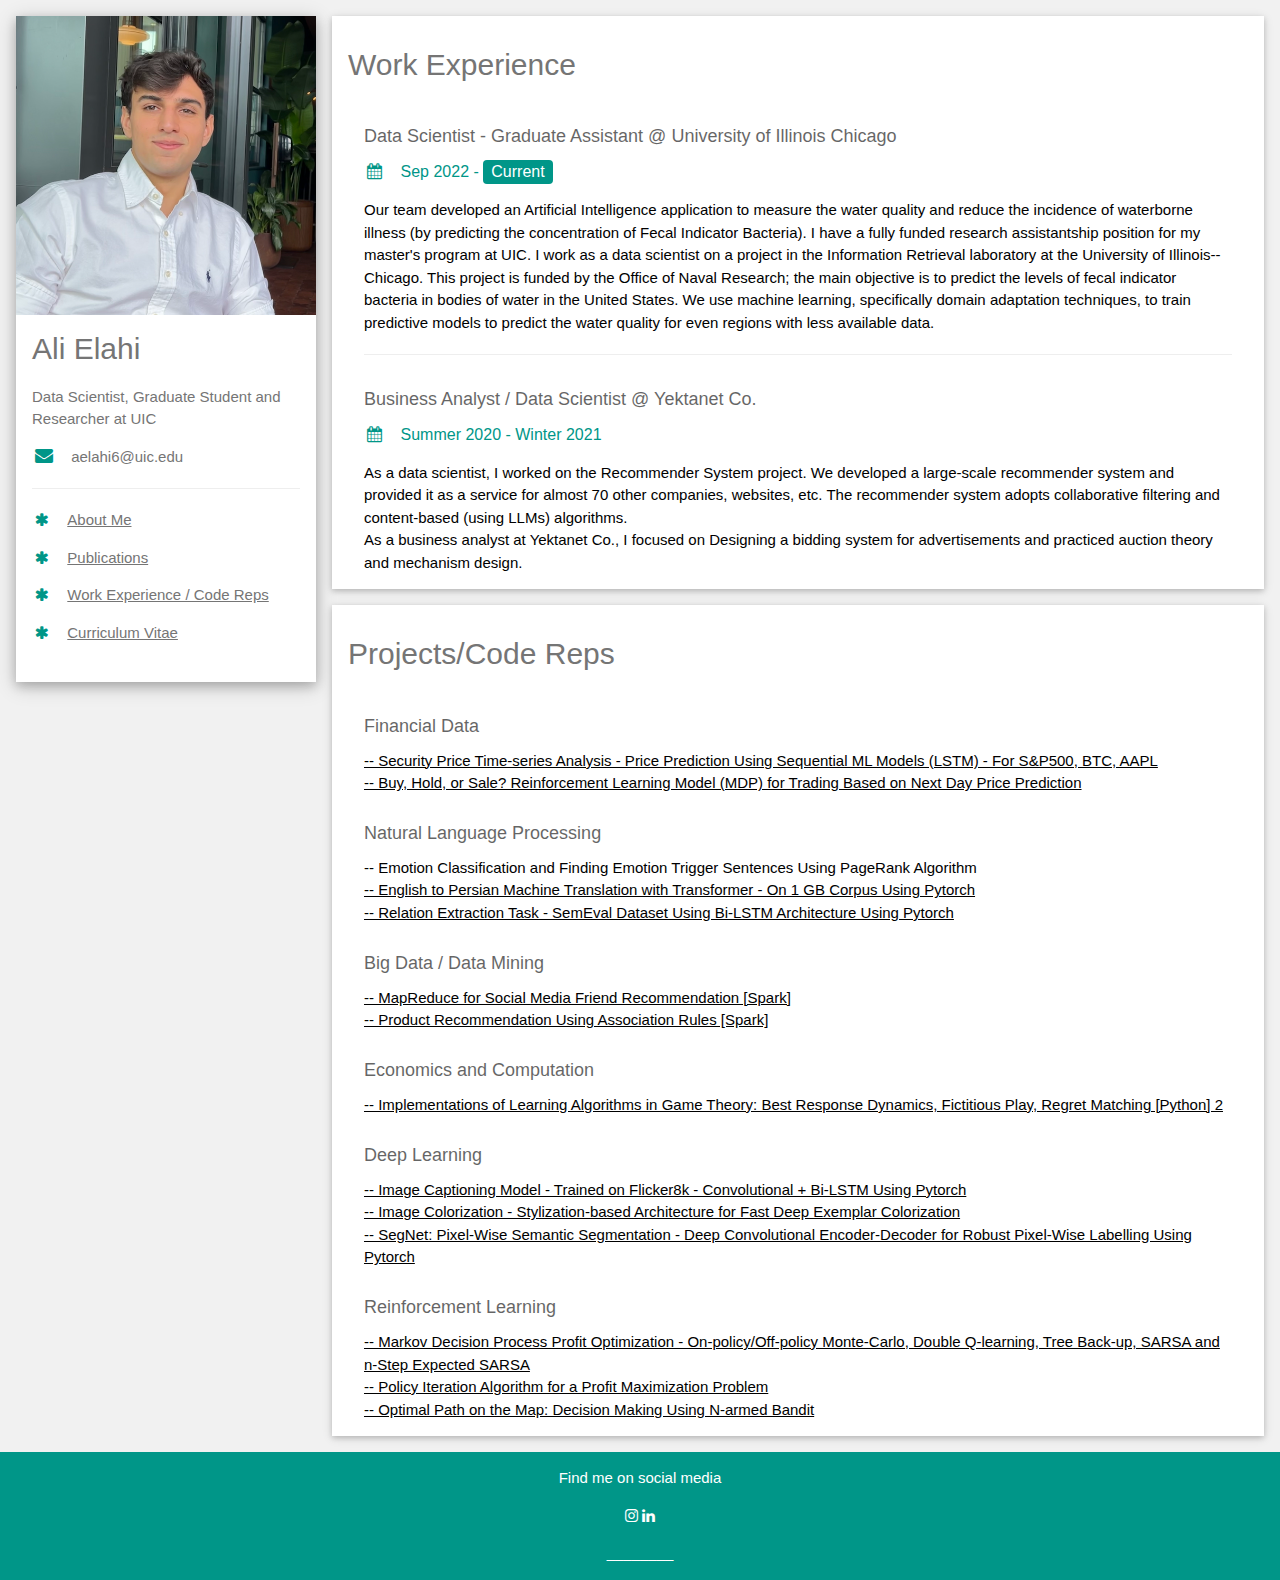
==== commit 62ebc4d3: "dibug" ====
--- a/exp.html
+++ b/exp.html
@@ -6,6 +6,8 @@
 <meta name="viewport" content="width=device-width, initial-scale=1">
 <link rel="stylesheet" href="https://www.w3schools.com/w3css/4/w3.css">
 <link rel='stylesheet' href='https://fonts.googleapis.com/css?family=Roboto'>
+<link rel="stylesheet" href="./styles.css">
+
 <link rel="stylesheet" href="https://cdnjs.cloudflare.com/ajax/libs/font-awesome/4.7.0/css/font-awesome.min.css">
 <style>
 html,body,h1,h2,h3,h4,h5,h6 {font-family: "Verdana", sans-serif}
@@ -31,8 +33,7 @@
         </div>
         <div class="w3-container">
           <h2>Ali Elahi</h2>
-          <!-- <p><i class="fa fa-briefcase fa-fw w3-margin-right w3-large w3-text-teal"></i>Data Scientist with Interest in Quantitative Finance and Econometrics</p> -->
-          <p><i class="fa fa-home fa-fw w3-margin-right w3-large w3-text-teal"></i>Chicago, IL</p>
+          <p>Data Scientist, Graduate Student and Researcher at UIC</p>
           <p><i class="fa fa-envelope fa-fw w3-margin-right w3-large w3-text-teal"></i>aelahi6@uic.edu</p>
           <!-- <p><i class="fa fa-phone fa-fw w3-margin-right w3-large w3-text-teal"></i>1224435534</p> -->
           <hr>
